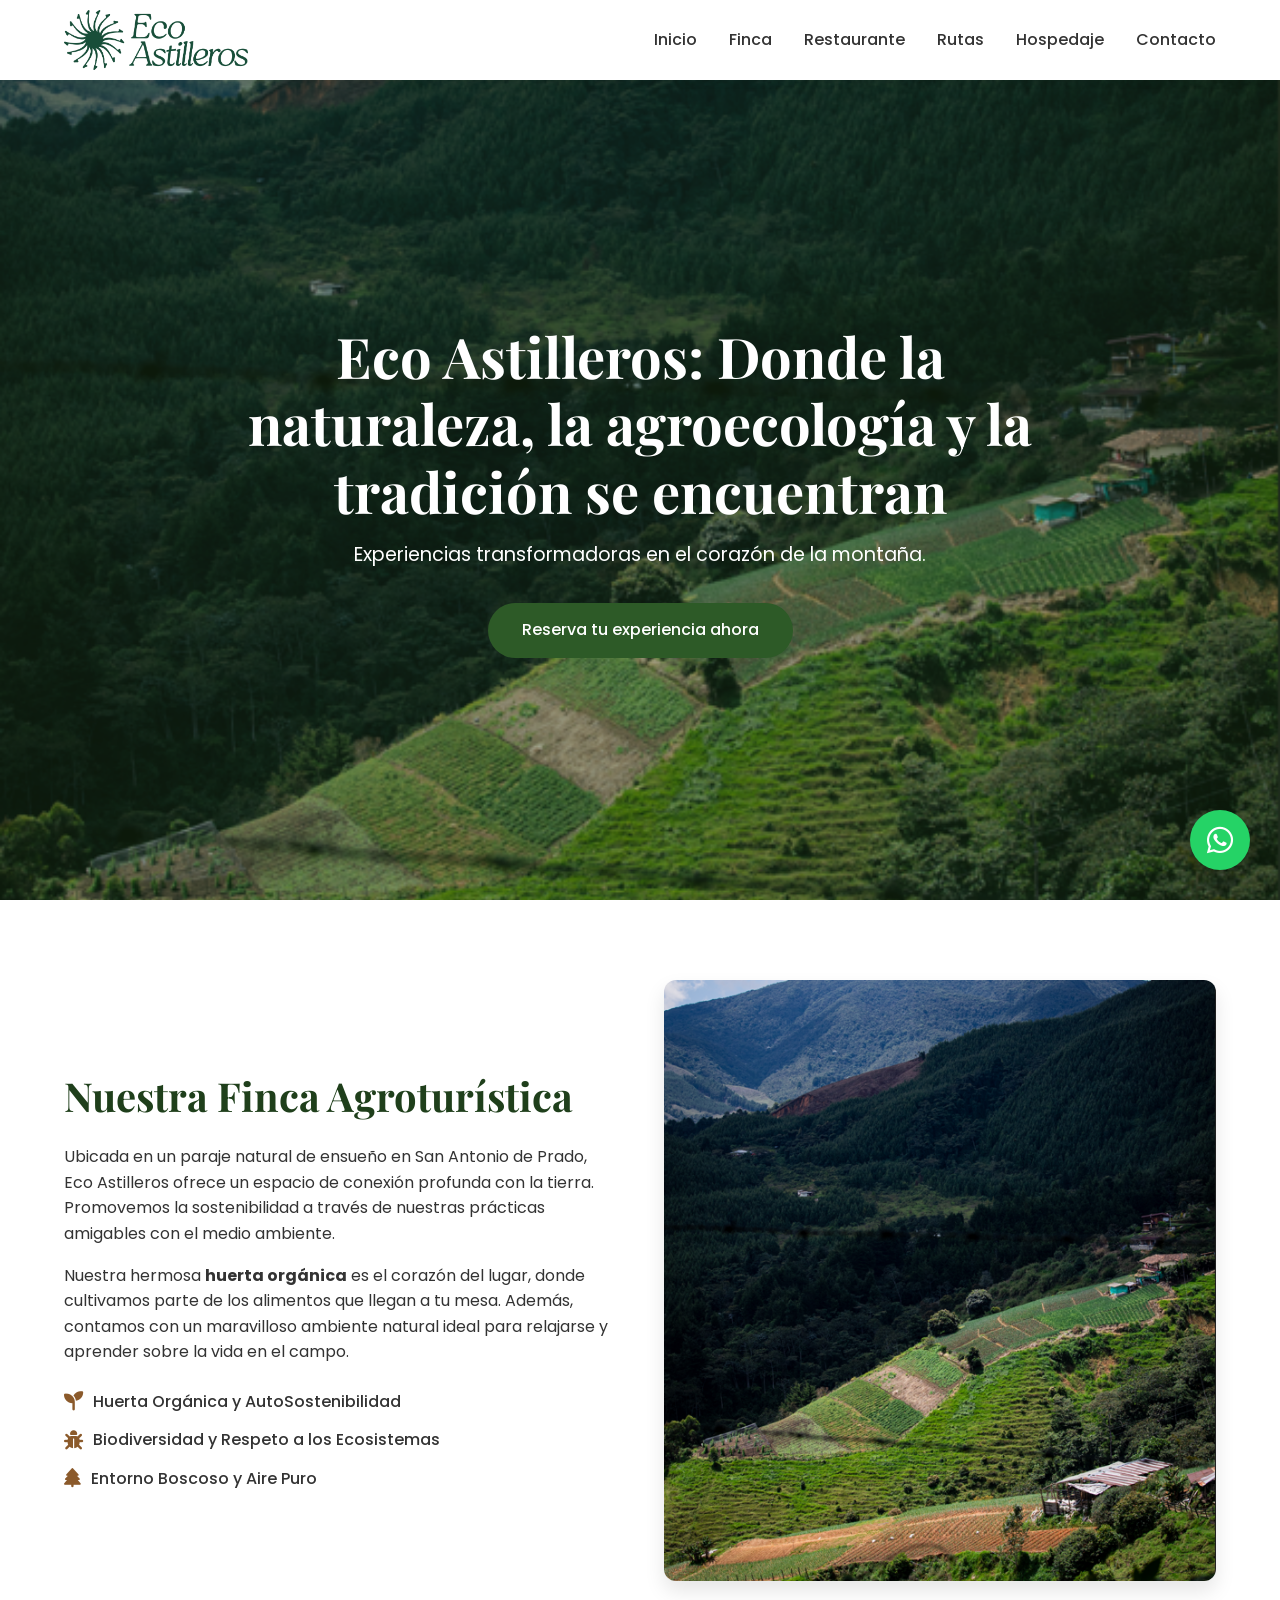
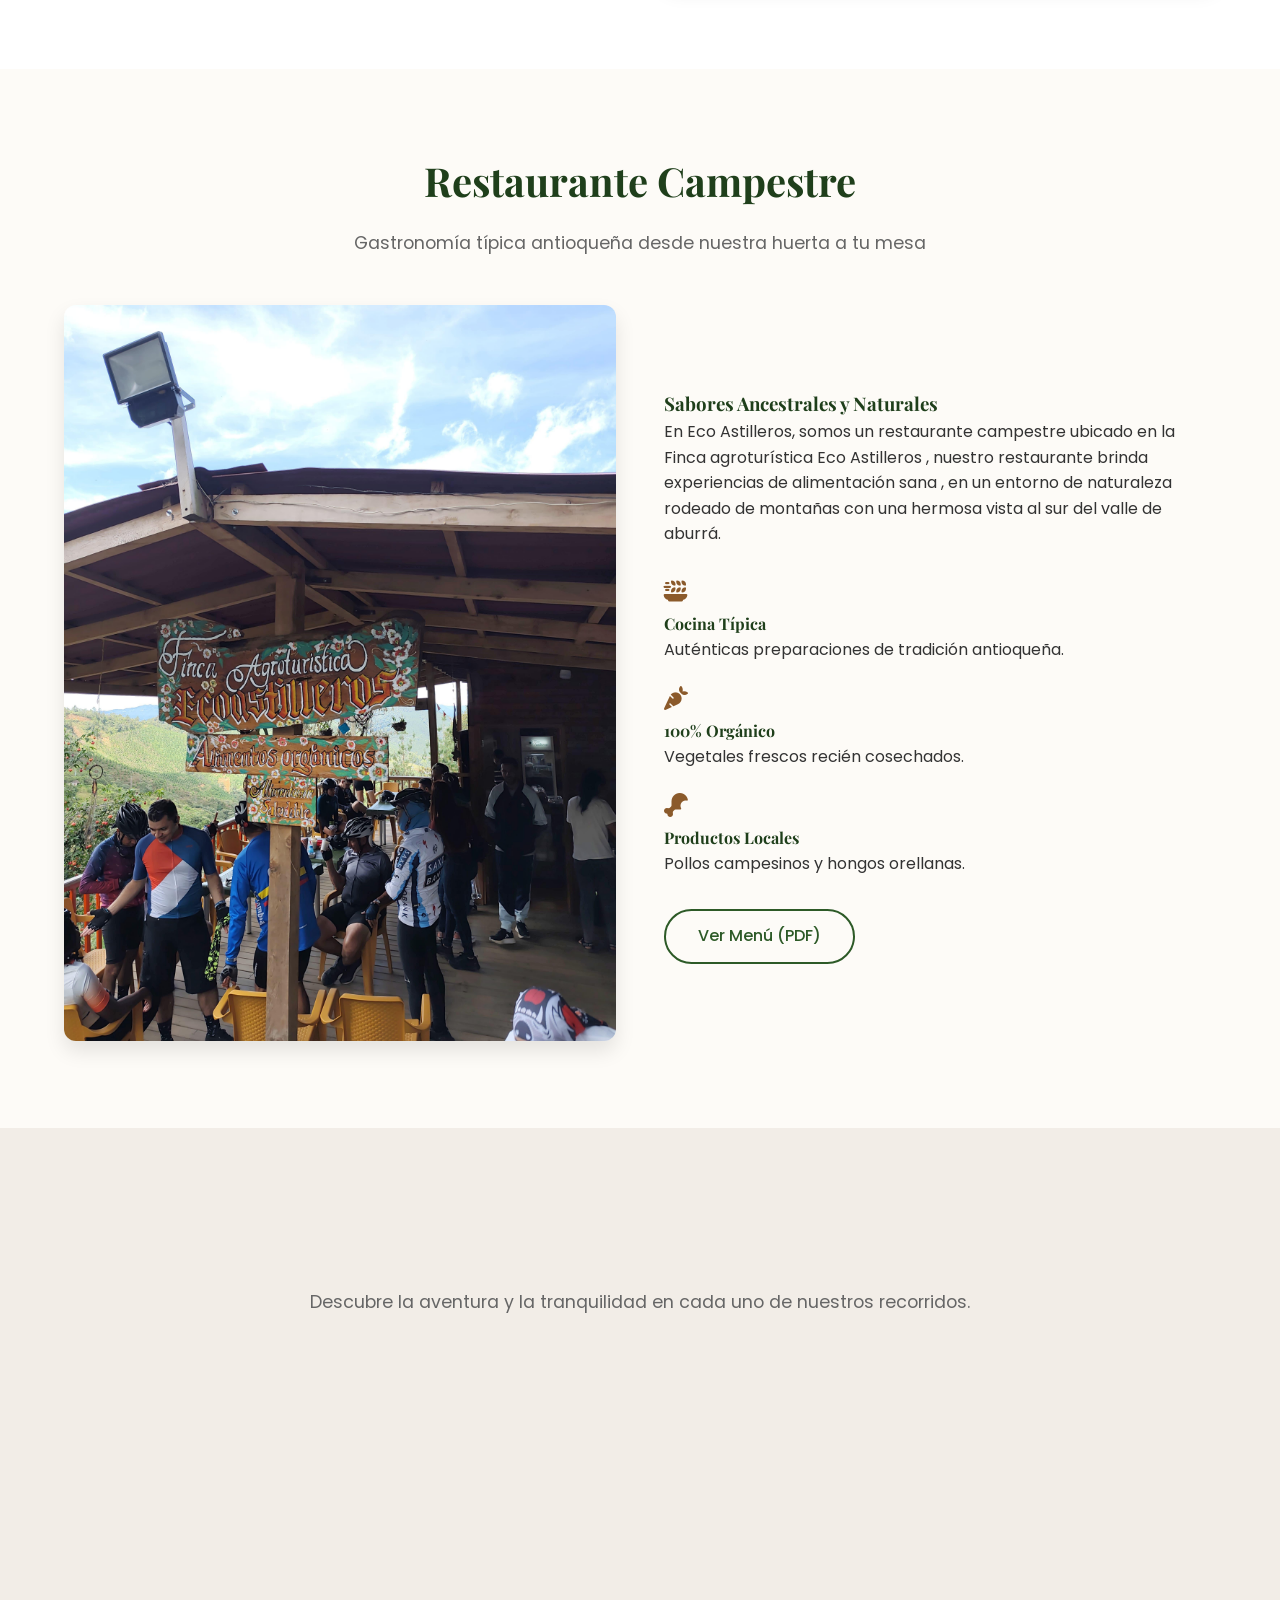
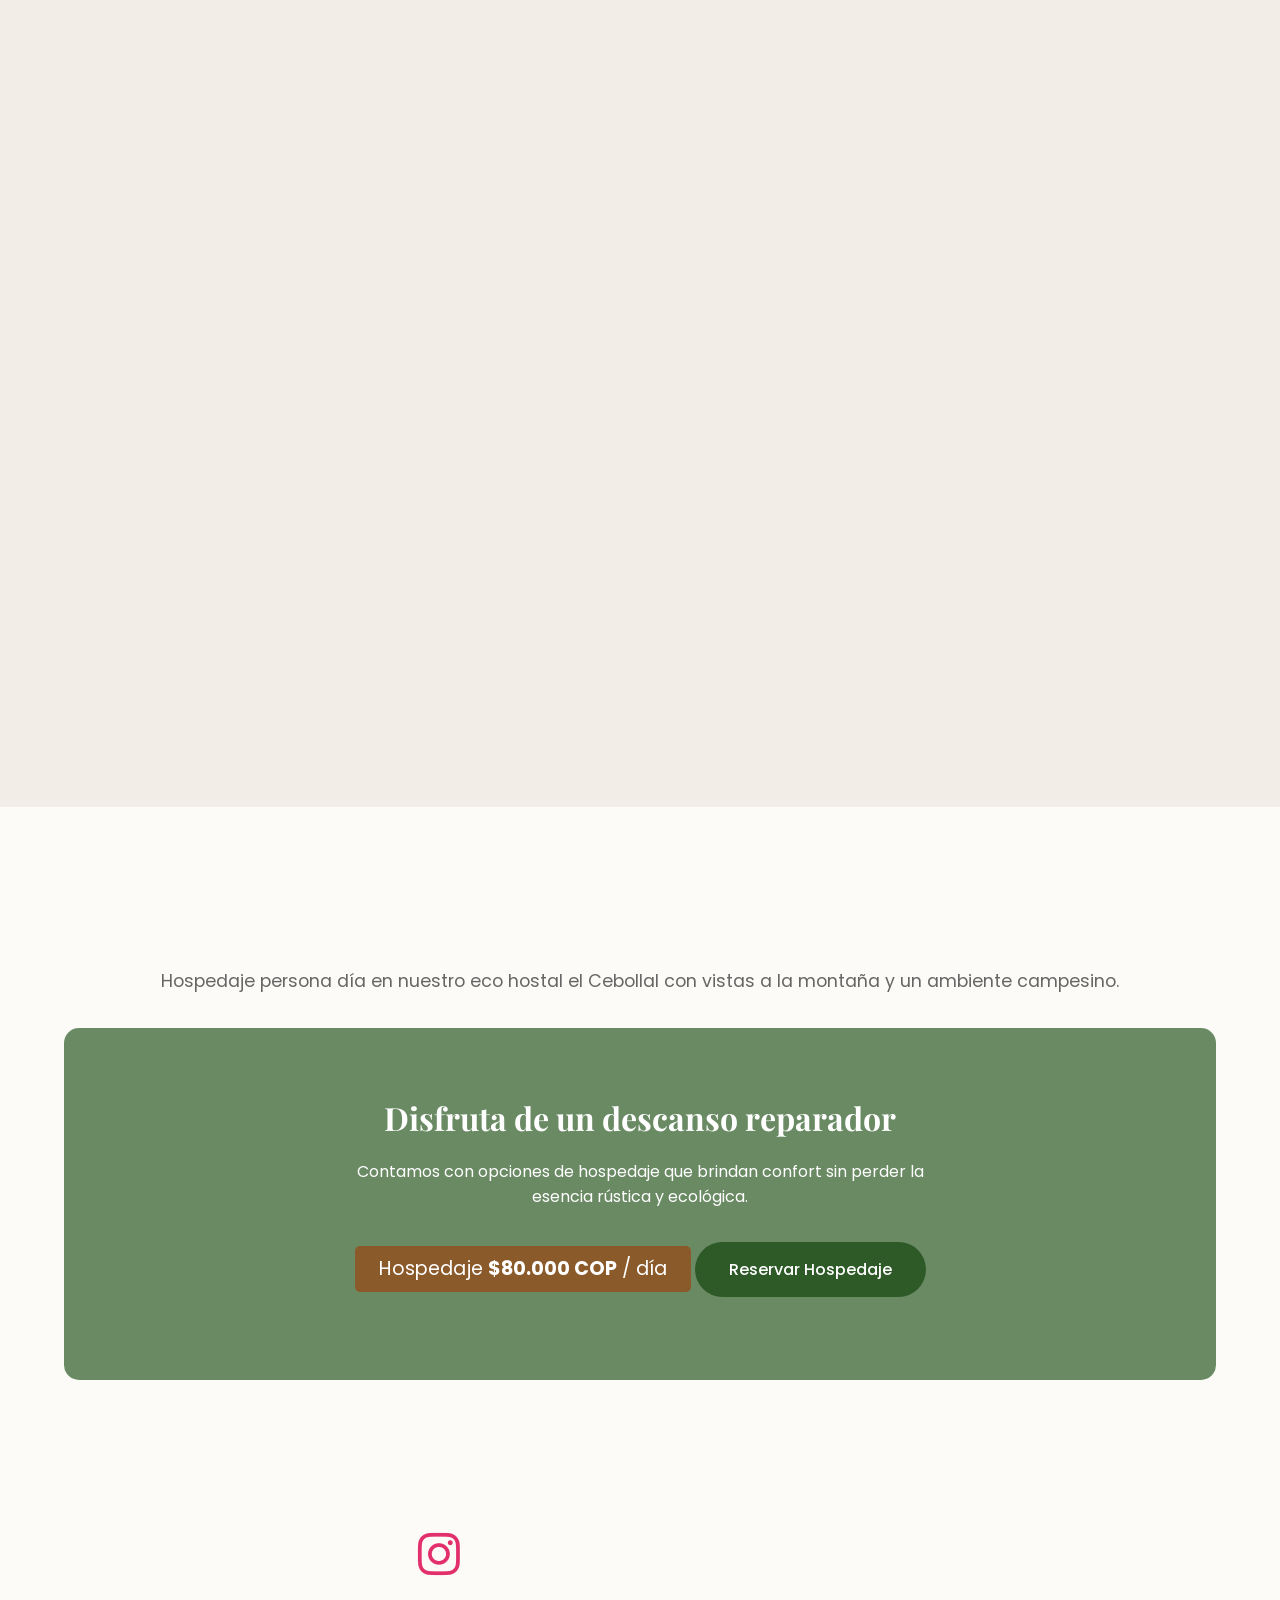
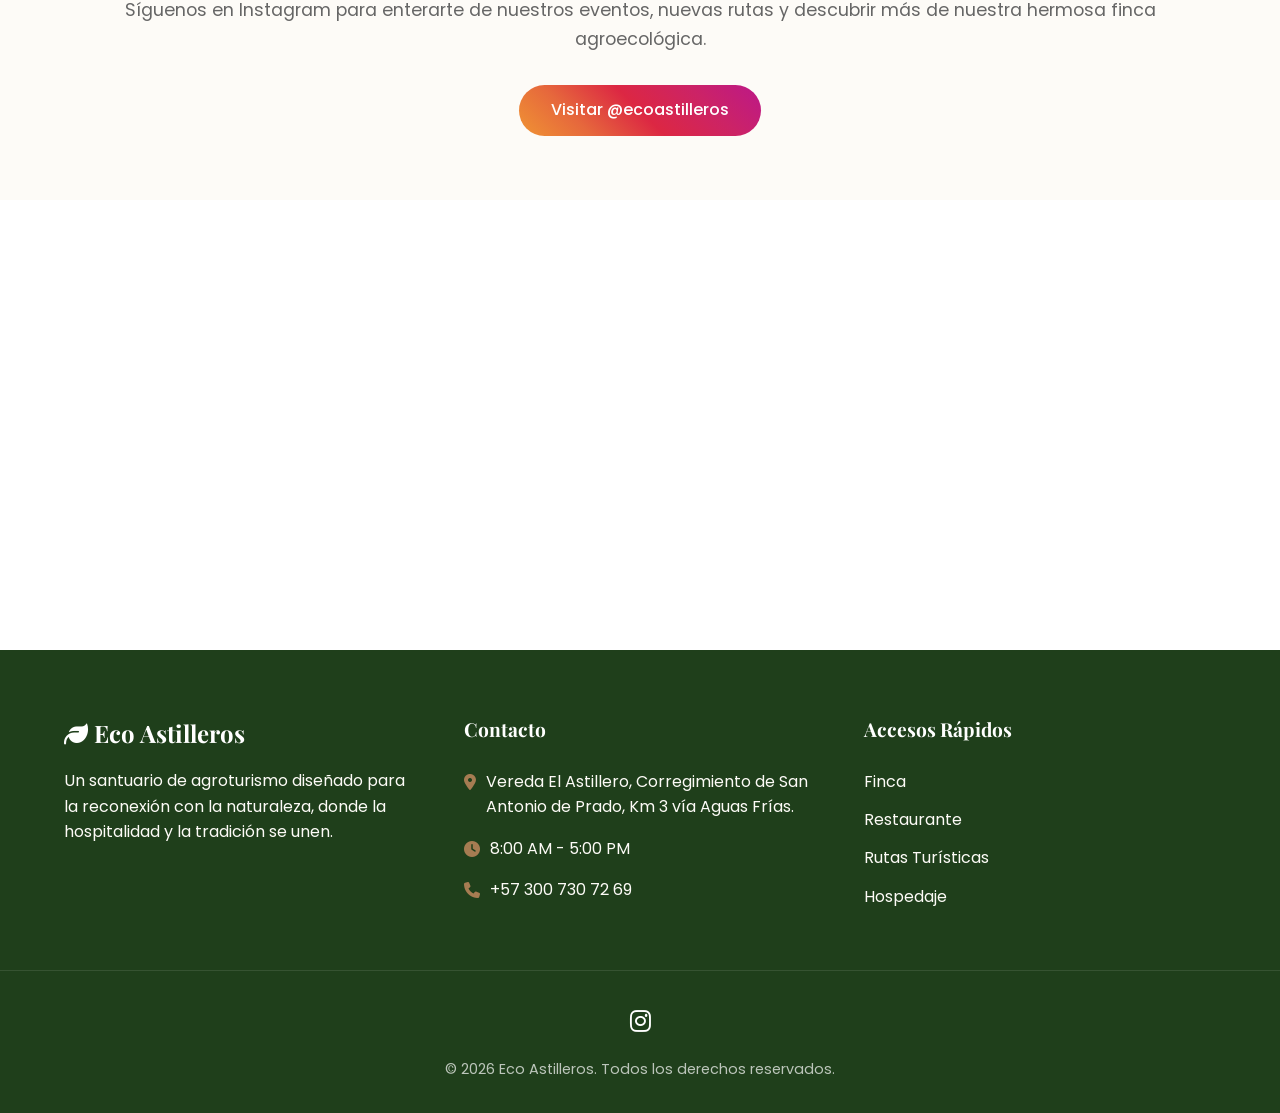
==== index.html @ a43faed5 "second" ====
<!DOCTYPE html>
<html lang="es">

<head>
    <meta charset="UTF-8">
    <meta name="viewport" content="width=device-width, initial-scale=1.0">
    <title>Eco Astilleros | Agroturismo Medellín</title>
    <meta name="description"
        content="Eco Astilleros, finca agroturística en San Antonio de Prado, Medellín. Restaurante campestre, avistamiento de aves, huerta orgánica y experiencias transformadoras en la montaña.">
    <link rel="stylesheet" href="css/styles.css">
    <link
        href="https://fonts.googleapis.com/css2?family=Playfair+Display:wght@400;700&family=Poppins:wght@300;400;500;600&display=swap"
        rel="stylesheet">
    <!-- FontAwesome for icons -->
    <link rel="stylesheet" href="https://cdnjs.cloudflare.com/ajax/libs/font-awesome/6.4.0/css/all.min.css">
</head>

<body>

    <!-- Header & Navigation -->
    <header class="navbar">
        <div class="container nav-container">
            <a href="#inicio" class="logo">
                <img src="resources/LogoTexto.png" alt="Eco Astilleros" class="logo-img">
            </a>
            <nav class="nav-menu" id="nav-menu">
                <ul>
                    <li><a href="#inicio" class="nav-link">Inicio</a></li>
                    <li><a href="#finca" class="nav-link">Finca</a></li>
                    <li><a href="#restaurante" class="nav-link">Restaurante</a></li>
                    <li><a href="#rutas" class="nav-link">Rutas</a></li>
                    <li><a href="#hospedaje" class="nav-link">Hospedaje</a></li>
                    <li><a href="#contacto" class="nav-link">Contacto</a></li>
                </ul>
            </nav>
            <div class="hamburger" id="hamburger">
                <span class="bar"></span>
                <span class="bar"></span>
                <span class="bar"></span>
            </div>
        </div>
    </header>

    <!-- Hero Section -->
    <section id="inicio" class="hero">
        <div class="hero-overlay"></div>
        <div class="container hero-content">
            <h1>Eco Astilleros: Donde la naturaleza, la agroecología y la tradición se encuentran</h1>
            <p>Experiencias transformadoras en el corazón de la montaña.</p>
            <a href="https://wa.me/573007307269" class="btn btn-primary">Reserva tu experiencia ahora</a>
        </div>
    </section>

    <!-- Finca Agroturística Section -->
    <section id="finca" class="section">
        <div class="container about-container">
            <div class="about-text">
                <h2 class="section-title">Nuestra Finca Agroturística</h2>
                <p>Ubicada en un paraje natural de ensueño en San Antonio de Prado, Eco Astilleros ofrece un espacio de
                    conexión profunda con la tierra. Promovemos la sostenibilidad a través de nuestras prácticas
                    amigables con el medio ambiente.</p>
                <p>Nuestra hermosa <strong>huerta orgánica</strong> es el corazón del lugar, donde cultivamos parte de
                    los alimentos que llegan a tu mesa. Además, contamos con un maravilloso ambiente natural ideal para
                    relajarse y aprender sobre la vida en el campo.</p>
                <ul class="features-list">
                    <li><i class="fa-solid fa-seedling"></i> Huerta Orgánica y AutoSostenibilidad</li>
                    <li><i class="fa-solid fa-bug"></i> Biodiversidad y Respeto a los Ecosistemas</li>
                    <li><i class="fa-solid fa-tree"></i> Entorno Boscoso y Aire Puro</li>
                </ul>
            </div>
            <div class="about-image">
                <img src="resources/portadapagina.png" alt="Huerta orgánica">
            </div>
        </div>
    </section>

    <!-- Restaurante Section -->
    <section id="restaurante" class="section bg-light">
        <div class="container">
            <div class="text-center">
                <h2 class="section-title">Restaurante Campestre</h2>
                <p class="section-subtitle">Gastronomía típica antioqueña desde nuestra huerta a tu mesa</p>
            </div>
            <div class="restaurante-content">
                <div class="restaurante-image">
                    <img src="\resources\restaurantefoto.jpeg" alt="Comida típica antioqueña nutritiva">
                </div>
                <div class="restaurante-info">
                    <h3>Sabores Ancestrales y Naturales</h3>
                    <p>En Eco Astilleros, somos un restaurante campestre ubicado en la Finca agroturística Eco
                        Astilleros , nuestro restaurante brinda experiencias de alimentación sana , en un entorno de
                        naturaleza rodeado de montañas con una hermosa vista al sur del valle de aburrá. </p>
                    <div class="food-highlights">
                        <div class="highlight">
                            <i class="fa-solid fa-plate-wheat"></i>
                            <h4>Cocina Típica</h4>
                            <p>Auténticas preparaciones de tradición antioqueña.</p>
                        </div>
                        <div class="highlight">
                            <i class="fa-solid fa-carrot"></i>
                            <h4>100% Orgánico</h4>
                            <p>Vegetales frescos recién cosechados.</p>
                        </div>
                        <div class="highlight">
                            <i class="fa-solid fa-drumstick-bite"></i>
                            <h4>Productos Locales</h4>
                            <p>Pollos campesinos y hongos orellanas.</p>
                        </div>
                    </div>
                    <div class="restaurante-actions">
                        <!-- Botón para ver menú en PDF -->
                        <a href="EcoAstilleros_Menu.pdf" target="_blank" class="btn btn-outline">Ver Menú (PDF)</a>
                    </div>
                </div>
            </div>
        </div>
    </section>

    <!-- Rutas y Paquetes Section -->
    <section id="rutas" class="section bg-secondary-pale">
        <div class="container">
            <div class="text-center">
                <h2 class="section-title">Nuestras Rutas y Experiencias</h2>
                <p class="section-subtitle">Descubre la aventura y la tranquilidad en cada uno de nuestros recorridos.
                </p>
            </div>
            <div class="rutas-grid">

                <!-- Card 1 -->
                <div class="ruta-card">
                    <img src="resources/rutadelbosqueportada.png" alt="Ruta del Bosque" class="ruta-img">
                    <div class="ruta-body">
                        <h3>Ruta del Bosque</h3>
                        <p class="ruta-desc">Avistamiento de aves, orquídeas y miradores naturales.</p>
                        <div class="ruta-price">Desde $180.000 COP</div>
                        <a href="rutas/ruta-bosque.html" class="btn btn-outline btn-block">Ver Detalles</a>
                    </div>
                </div>

                <!-- Card 2 -->
                <div class="ruta-card">
                    <img src="resources/fotodaianRutas2.jpeg" alt="Ruta Aromas Ancestrales" class="ruta-img">
                    <div class="ruta-body">
                        <h3>Ruta Aromas Ancestrales</h3>
                        <p class="ruta-desc">Plantas medicinales, recolección y meditación guiada.</p>
                        <div class="ruta-price">Desde $180.000 COP</div>
                        <a href="rutas/ruta-aromas.html" class="btn btn-outline btn-block">Ver Detalles</a>
                    </div>
                </div>

                <!-- Card 3 -->
                <div class="ruta-card">
                    <img src="\resources\paisajecaminata.jpeg" alt="Ruta del Rey" class="ruta-img">
                    <div class="ruta-body">
                        <h3>Ruta del Rey</h3>
                        <p class="ruta-desc">Historia familiar, cosecha manual y cultura agrícola.</p>
                        <div class="ruta-price">Desde $180.000 COP</div>
                        <a href="rutas/ruta-rey.html" class="btn btn-outline btn-block">Ver Detalles</a>
                    </div>
                </div>

                <!-- Card 4 -->
                <div class="ruta-card">
                    <img src="\resources\obreras.png" alt="Ruta de las Obreras" class="ruta-img">
                    <div class="ruta-body">
                        <h3>Ruta de las Obreras</h3>
                        <p class="ruta-desc">Apicultura, cata de miel y respeto por el entorno.</p>
                        <div class="ruta-price">Desde $180.000 COP</div>
                        <a href="rutas/ruta-obreras.html" class="btn btn-outline btn-block">Ver Detalles</a>
                    </div>
                </div>

                <!-- Card 5 -->
                <div class="ruta-card">
                    <img src="\resources\aromasPlanta.jpeg" alt="Ruta Educativa Agroecológica" class="ruta-img">
                    <div class="ruta-body">
                        <h3>Ruta Educativa Agroecológica</h3>
                        <p class="ruta-desc">Aprende prácticas sostenibles y conexión con la tierra.</p>
                        <div class="ruta-price">Desde $180.000 COP</div>
                        <a href="rutas/ruta-agroecologica.html" class="btn btn-outline btn-block">Ver Detalles</a>
                    </div>
                </div>

            </div>
        </div>
    </section>

    <!-- Hospedaje Section -->
    <section id="hospedaje" class="section bg-light">
        <div class="container text-center">
            <h2 class="section-title">Eco Hostal El Cebollal</h2>
            <p class="section-subtitle" style="margin-bottom: 2rem;">Hospedaje persona día en nuestro eco hostal el
                Cebollal con vistas a la montaña y un
                ambiente campesino.</p>
            <div class="hospedaje-banner">
                <div class="hospedaje-text">
                    <h3>Disfruta de un descanso reparador</h3>
                    <p>Contamos con opciones de hospedaje que brindan confort sin perder la esencia rústica y ecológica.
                    </p>
                    <div class="price-badge">
                        <span>Hospedaje</span> <strong>$80.000 COP</strong> / día
                    </div>
                    <a href="https://wa.me/573007307269?text=Hola,%20quisiera%20saber%20disponibilidad%20de%20hospedaje%20en%20el%20Eco%20Hostal%20El%20Cebollal."
                        class="btn btn-primary mt-2">Reservar Hospedaje</a>
                </div>
            </div>
        </div>
    </section>

    <!-- Instagram Section -->
    <section id="instagram" class="section text-center"
        style="padding: 4rem 0; background-color: var(--color-bg-light);">
        <div class="container">
            <i class="fa-brands fa-instagram" style="font-size: 3rem; color: #E1306C; margin-bottom: 1rem;"></i>
            <h2 class="section-title" style="margin-bottom: 0.5rem;">Conecta con nosotros</h2>
            <p class="section-subtitle" style="margin-bottom: 2rem;">Síguenos en Instagram para enterarte de nuestros
                eventos, nuevas rutas y descubrir más de nuestra hermosa finca agroecológica.</p>
            <a href="https://www.instagram.com/ecoastilleros/" target="_blank" rel="noopener noreferrer"
                class="btn btn-primary"
                style="display: inline-flex; align-items: center; justify-content: center; gap: 10px; background: linear-gradient(45deg, #f09433 0%, #e6683c 25%, #dc2743 50%, #cc2366 75%, #bc1888 100%); border: none;">
                Visitar @ecoastilleros
            </a>
        </div>
    </section>

    <!-- Ubicación Google Maps -->
    <section id="ubicacion" class="map-section" style="width: 100%; height: 450px; display: block;">
        <iframe
            src="https://www.google.com/maps/embed?pb=!1m18!1m12!1m3!1d4663.311114477023!2d-75.66233204870777!3d6.231188658257861!2m3!1f0!2f0!3f0!3m2!1i1024!2i768!4f13.1!3m3!1m2!1s0x8e442ba92d5e71bd%3A0x670627754275ca99!2sEco%20Astilleros!5e1!3m2!1sen!2sco!4v1776019298179!5m2!1sen!2sco"
            width="100%" height="100%" style="border:0;" allowfullscreen="" loading="lazy"
            referrerpolicy="no-referrer-when-downgrade"></iframe>
    </section>

    <!-- Footer & Contacto -->
    <footer id="contacto" class="footer">
        <div class="container footer-content">
            <div class="footer-col">
                <a href="#inicio" class="logo-footer">
                    <i class="fa-solid fa-leaf"></i> Eco Astilleros
                </a>
                <p>Un santuario de agroturismo diseñado para la reconexión con la naturaleza, donde la hospitalidad y la
                    tradición se unen.</p>
            </div>
            <div class="footer-col">
                <h4>Contacto</h4>
                <ul class="contact-info">
                    <li><i class="fa-solid fa-location-dot"></i> Vereda El Astillero, Corregimiento de San Antonio de
                        Prado, Km 3 vía Aguas Frías.</li>
                    <li><i class="fa-solid fa-clock"></i> 8:00 AM - 5:00 PM</li>
                    <li><i class="fa-solid fa-phone"></i> +57 300 730 72 69</li>
                </ul>
            </div>
            <div class="footer-col">
                <h4>Accesos Rápidos</h4>
                <ul class="quick-links">
                    <li><a href="#finca">Finca</a></li>
                    <li><a href="#restaurante">Restaurante</a></li>
                    <li><a href="#rutas">Rutas Turísticas</a></li>
                    <li><a href="#hospedaje">Hospedaje</a></li>
                </ul>
            </div>
        </div>
        <div class="footer-bottom">
            <div class="social-links" style="margin-bottom: 1rem;">
                <a href="https://www.instagram.com/ecoastilleros/" target="_blank"
                    style="color: white; font-size: 1.5rem; margin: 0 0.5rem; transition: transform 0.3s;"
                    rel="noopener noreferrer">
                    <i class="fa-brands fa-instagram"></i>
                </a>
            </div>
            <p>&copy; 2026 Eco Astilleros. Todos los derechos reservados.</p>
        </div>
    </footer>

    <!-- Floating WhatsApp Button -->
    <a href="https://wa.me/573007307269" class="whatsapp-float" target="_blank" rel="noopener noreferrer">
        <i class="fa-brands fa-whatsapp"></i>
    </a>

    <!-- Scriipt for interactions -->
    <script src="js/main.js"></script>
</body>

</html>
---- css/styles.css ----
:root {
    --color-primary: #2d5a27; /* Verde bosque */
    --color-primary-dark: #1f3f1b;
    --color-primary-light: #eaf3ea; /* Verde muy claro para fondos */
    --color-secondary: #8b5a2b; /* Tierra */
    --color-secondary-light: #a67c52;
    --color-secondary-pale: #f2ede7; /* Tono tierra súper claro para variar fondos */
    --color-bg-light: #fdfbf7; /* Blanco crema */
    --color-text: #333333;
    --color-text-muted: #666666;
    --color-white: #ffffff;
    --transition-speed: 0.3s;
}

/* Reset Basis */
* {
    margin: 0;
    padding: 0;
    box-sizing: border-box;
    scroll-behavior: smooth;
}

body {
    font-family: 'Poppins', sans-serif;
    background-color: var(--color-white);
    color: var(--color-text);
    line-height: 1.6;
}

h1, h2, h3, h4, h5, h6 {
    font-family: 'Playfair Display', serif;
    color: var(--color-primary-dark);
}

a {
    text-decoration: none;
    color: inherit;
    transition: color var(--transition-speed);
}

.container {
    width: 90%;
    max-width: 1200px;
    margin: 0 auto;
}

/* Utilities */
.text-center {
    text-align: center;
}

.bg-light {
    background-color: var(--color-bg-light);
}

.bg-primary-light {
    background-color: var(--color-primary-light);
}

.bg-secondary-pale {
    background-color: var(--color-secondary-pale);
}

/* Animations */
.fade-up {
    opacity: 0;
    transform: translateY(40px);
    transition: opacity 0.8s ease-out, transform 0.8s ease-out;
}

.fade-up.visible {
    opacity: 1;
    transform: translateY(0);
}

.mt-2 {
    margin-top: 2rem;
}

.section {
    padding: 5rem 0;
}

.section-title {
    font-size: 2.5rem;
    margin-bottom: 1rem;
    position: relative;
    display: inline-block;
}

.section-subtitle {
    font-size: 1.1rem;
    color: var(--color-text-muted);
    margin-bottom: 3rem;
}

/* Buttons */
.btn {
    display: inline-block;
    padding: 0.8rem 2rem;
    border-radius: 50px;
    font-weight: 500;
    text-align: center;
    cursor: pointer;
    transition: all var(--transition-speed);
    border: 2px solid transparent;
}

.btn-primary {
    background-color: var(--color-primary);
    color: var(--color-white);
}

.btn-primary:hover {
    background-color: var(--color-primary-dark);
    transform: translateY(-2px);
    box-shadow: 0 4px 10px rgba(45, 90, 39, 0.3);
}

.btn-outline {
    background-color: transparent;
    border-color: var(--color-primary);
    color: var(--color-primary);
}

.btn-outline:hover {
    background-color: var(--color-primary);
    color: var(--color-white);
}

.btn-block {
    display: block;
    width: 100%;
}

/* Navbar */
.navbar {
    position: fixed;
    top: 0;
    width: 100%;
    background-color: var(--color-white);
    box-shadow: 0 2px 10px rgba(0,0,0,0.05);
    z-index: 1000;
    transition: background-color var(--transition-speed);
}

.nav-container {
    display: flex;
    justify-content: space-between;
    align-items: center;
    height: 80px;
}

.logo {
    display: flex;
    align-items: center;
}

.logo-img {
    height: 60px;
    width: auto;
    object-fit: contain;
}

.nav-menu ul {
    display: flex;
    list-style: none;
    gap: 2rem;
}

.nav-link {
    font-weight: 500;
    color: var(--color-text);
}

.nav-link:hover {
    color: var(--color-primary);
}

/* Hamburger */
.hamburger {
    display: none;
    cursor: pointer;
    flex-direction: column;
    gap: 5px;
}

.hamburger .bar {
    width: 25px;
    height: 3px;
    background-color: var(--color-primary-dark);
    transition: all 0.3s;
}

/* Hero Section */
.hero {
    height: 100vh;
    background: url('../resources/portadapagina.png') no-repeat center center/cover;
    position: relative;
    display: flex;
    align-items: center;
    justify-content: center;
    text-align: center;
    margin-top: 80px; /* offset for navbar */
    height: calc(100vh - 80px);
}

.hero-overlay {
    position: absolute;
    top: 0;
    left: 0;
    width: 100%;
    height: 100%;
    background: rgba(31, 63, 27, 0.4);
}

.hero-content {
    position: relative;
    z-index: 2;
    color: var(--color-white);
    max-width: 800px;
}

.hero-content h1 {
    color: var(--color-white);
    font-size: 3.5rem;
    margin-bottom: 1rem;
    line-height: 1.2;
}

.hero-content p {
    font-size: 1.2rem;
    margin-bottom: 2rem;
}

/* Finca Section */
.about-container {
    display: flex;
    align-items: center;
    gap: 3rem;
}

.about-text {
    flex: 1;
}

.about-text p {
    margin-bottom: 1rem;
}

.features-list {
    list-style: none;
    margin-top: 1.5rem;
}

.features-list li {
    margin-bottom: 0.8rem;
    display: flex;
    align-items: center;
    gap: 10px;
    font-weight: 500;
}

.features-list i {
    color: var(--color-secondary);
    font-size: 1.2rem;
}

.about-image {
    flex: 1;
}

.about-image img {
    width: 100%;
    border-radius: 12px;
    box-shadow: 0 10px 20px rgba(0,0,0,0.1);
}

/* Restaurante Section */
.restaurante-content {
    display: flex;
    align-items: center;
    gap: 3rem;
}

.restaurante-image {
    flex: 1;
}

.restaurante-image img {
    width: 100%;
    border-radius: 12px;
    box-shadow: 0 10px 20px rgba(0,0,0,0.1);
}

.restaurante-info {
    flex: 1;
}

.food-highlights {
    display: flex;
    flex-direction: column;
    gap: 1.5rem;
    margin: 2rem 0;
}

.highlight {
    display: flex;
    flex-direction: column;
}

.highlight i {
    color: var(--color-secondary);
    font-size: 1.5rem;
    margin-bottom: 0.5rem;
}

.restaurante-actions {
    display: flex;
    gap: 1rem;
}

/* Rutas Section */
.rutas-grid {
    display: grid;
    grid-template-columns: repeat(auto-fit, minmax(300px, 1fr));
    gap: 2rem;
}

.ruta-card {
    background: var(--color-white);
    border-radius: 12px;
    overflow: hidden;
    box-shadow: 0 5px 15px rgba(0,0,0,0.05);
    transition: transform var(--transition-speed), box-shadow var(--transition-speed);
}

/* Variar el fondo de las tarjetas para que no sean iguales */
.ruta-card:nth-child(even) {
    background: var(--color-bg-light);
}
.ruta-card:nth-child(3n) {
    background: var(--color-primary-light);
}

.ruta-card:hover {
    transform: translateY(-8px);
    box-shadow: 0 15px 30px rgba(45, 90, 39, 0.15);
}

.ruta-img {
    width: 100%;
    height: 200px;
    object-fit: cover;
}

.ruta-body {
    padding: 1.5rem;
}

.ruta-desc {
    color: var(--color-text-muted);
    font-size: 0.95rem;
    margin: 0.5rem 0 1rem;
    min-height: 45px;
}

.ruta-price {
    font-weight: 600;
    color: var(--color-primary);
    font-size: 1.1rem;
    margin-bottom: 1.5rem;
}

/* Hospedaje Banner */
.hospedaje-banner {
    background: url('../resources/hospedaje-banner.jpg') no-repeat center center/cover;
    border-radius: 15px;
    position: relative;
    overflow: hidden;
    padding: 4rem 2rem;
    color: var(--color-white);
}

.hospedaje-banner::before {
    content: '';
    position: absolute;
    top: 0; left: 0; right: 0; bottom: 0;
    background: rgba(45, 90, 39, 0.7);
}

.hospedaje-text {
    position: relative;
    z-index: 1;
    max-width: 600px;
    margin: 0 auto;
}

.hospedaje-text h3 {
    color: var(--color-white);
    font-size: 2rem;
    margin-bottom: 1rem;
}

.price-badge {
    background: var(--color-secondary);
    display: inline-block;
    padding: 0.5rem 1.5rem;
    border-radius: 5px;
    font-size: 1.2rem;
    margin: 1.5rem 0;
}

/* Footer */
.footer {
    background-color: var(--color-primary-dark);
    color: var(--color-bg-light);
    padding: 4rem 0 2rem;
}

.footer-content {
    display: grid;
    grid-template-columns: repeat(auto-fit, minmax(250px, 1fr));
    gap: 3rem;
    margin-bottom: 3rem;
}

.footer-col h4 {
    color: var(--color-white);
    margin-bottom: 1.5rem;
    font-size: 1.2rem;
}

.logo-footer {
    font-family: 'Playfair Display', serif;
    font-size: 1.5rem;
    font-weight: 700;
    color: var(--color-white);
    display: block;
    margin-bottom: 1rem;
}

.contact-info {
    list-style: none;
}

.contact-info li {
    margin-bottom: 1rem;
    display: flex;
    gap: 10px;
}

.contact-info i {
    color: var(--color-secondary-light);
    margin-top: 5px;
}

.quick-links {
    list-style: none;
}

.quick-links li {
    margin-bottom: 0.8rem;
}

.quick-links a:hover {
    color: var(--color-secondary-light);
}

.footer-bottom {
    text-align: center;
    padding-top: 2rem;
    border-top: 1px solid rgba(255,255,255,0.1);
    font-size: 0.9rem;
    color: rgba(255,255,255,0.7);
}

/* Floating WhatsApp */
.whatsapp-float {
    position: fixed;
    bottom: 30px;
    right: 30px;
    background-color: #25d366;
    color: white;
    width: 60px;
    height: 60px;
    border-radius: 50%;
    display: flex;
    justify-content: center;
    align-items: center;
    font-size: 30px;
    box-shadow: 0 5px 15px rgba(0,0,0,0.2);
    z-index: 100;
    transition: transform 0.3s;
}

.whatsapp-float:hover {
    transform: scale(1.1);
}

/* Responsive */
@media (max-width: 768px) {
    .nav-menu {
        position: fixed;
        left: -100%;
        top: 80px;
        flex-direction: column;
        background-color: var(--color-white);
        width: 100%;
        text-align: center;
        transition: 0.3s;
        box-shadow: 0 10px 10px rgba(0,0,0,0.05);
    }
    
    .nav-menu.active {
        left: 0;
    }
    
    .nav-menu ul {
        flex-direction: column;
        padding: 2rem 0;
    }
    
    .hamburger {
        display: flex;
    }

    .hero-content h1 {
        font-size: 2.5rem;
    }

    .about-container, .restaurante-content {
        flex-direction: column;
    }

    .restaurante-image {
        order: -1;
    }

    .restaurante-actions {
        flex-direction: column;
    }
    
    .rutas-grid {
        grid-template-columns: 1fr;
    }
}

/* ----------- Subpages Design ----------- */
.subpage-header {
    background-color: var(--color-primary-dark);
    color: var(--color-white);
    padding: 8rem 0 4rem;
    text-align: center;
}

.subpage-header h1 {
    color: var(--color-white);
    font-size: 3rem;
    margin-bottom: 1rem;
}

.route-content-grid {
    display: grid;
    grid-template-columns: 2fr 1fr;
    gap: 3rem;
    margin: 4rem 0;
}

.route-gallery {
    display: grid;
    grid-template-columns: 1fr 1fr;
    gap: 1rem;
    margin-bottom: 2rem;
}

.route-gallery img {
    width: 100%;
    height: 250px;
    object-fit: cover;
    border-radius: 8px;
}

.route-gallery img.main-img {
    grid-column: 1 / -1;
    height: 400px;
}

.route-sidebar {
    background-color: var(--color-bg-light);
    padding: 2rem;
    border-radius: 12px;
    box-shadow: 0 5px 15px rgba(0,0,0,0.05);
    height: fit-content;
}

.route-sidebar h3 {
    margin-bottom: 1.5rem;
    border-bottom: 2px solid var(--color-primary);
    padding-bottom: 0.5rem;
    display: inline-block;
}

.inclusion-list {
    list-style: none;
    margin-bottom: 2rem;
}

.inclusion-list li {
    margin-bottom: 0.8rem;
    display: flex;
    align-items: center;
    gap: 10px;
}

.inclusion-list i {
    color: var(--color-secondary);
}

.price-box {
    text-align: center;
    padding: 1.5rem;
    background-color: var(--color-white);
    border-radius: 8px;
    margin-bottom: 1.5rem;
    border: 1px solid #eee;
}

.price-box .amount {
    font-size: 2rem;
    font-weight: 700;
    color: var(--color-primary);
    font-family: 'Playfair Display', serif;
}

.price-box small {
    display: block;
    color: var(--color-text-muted);
}

@media (max-width: 992px) {
    .route-content-grid {
        grid-template-columns: 1fr;
    }
}
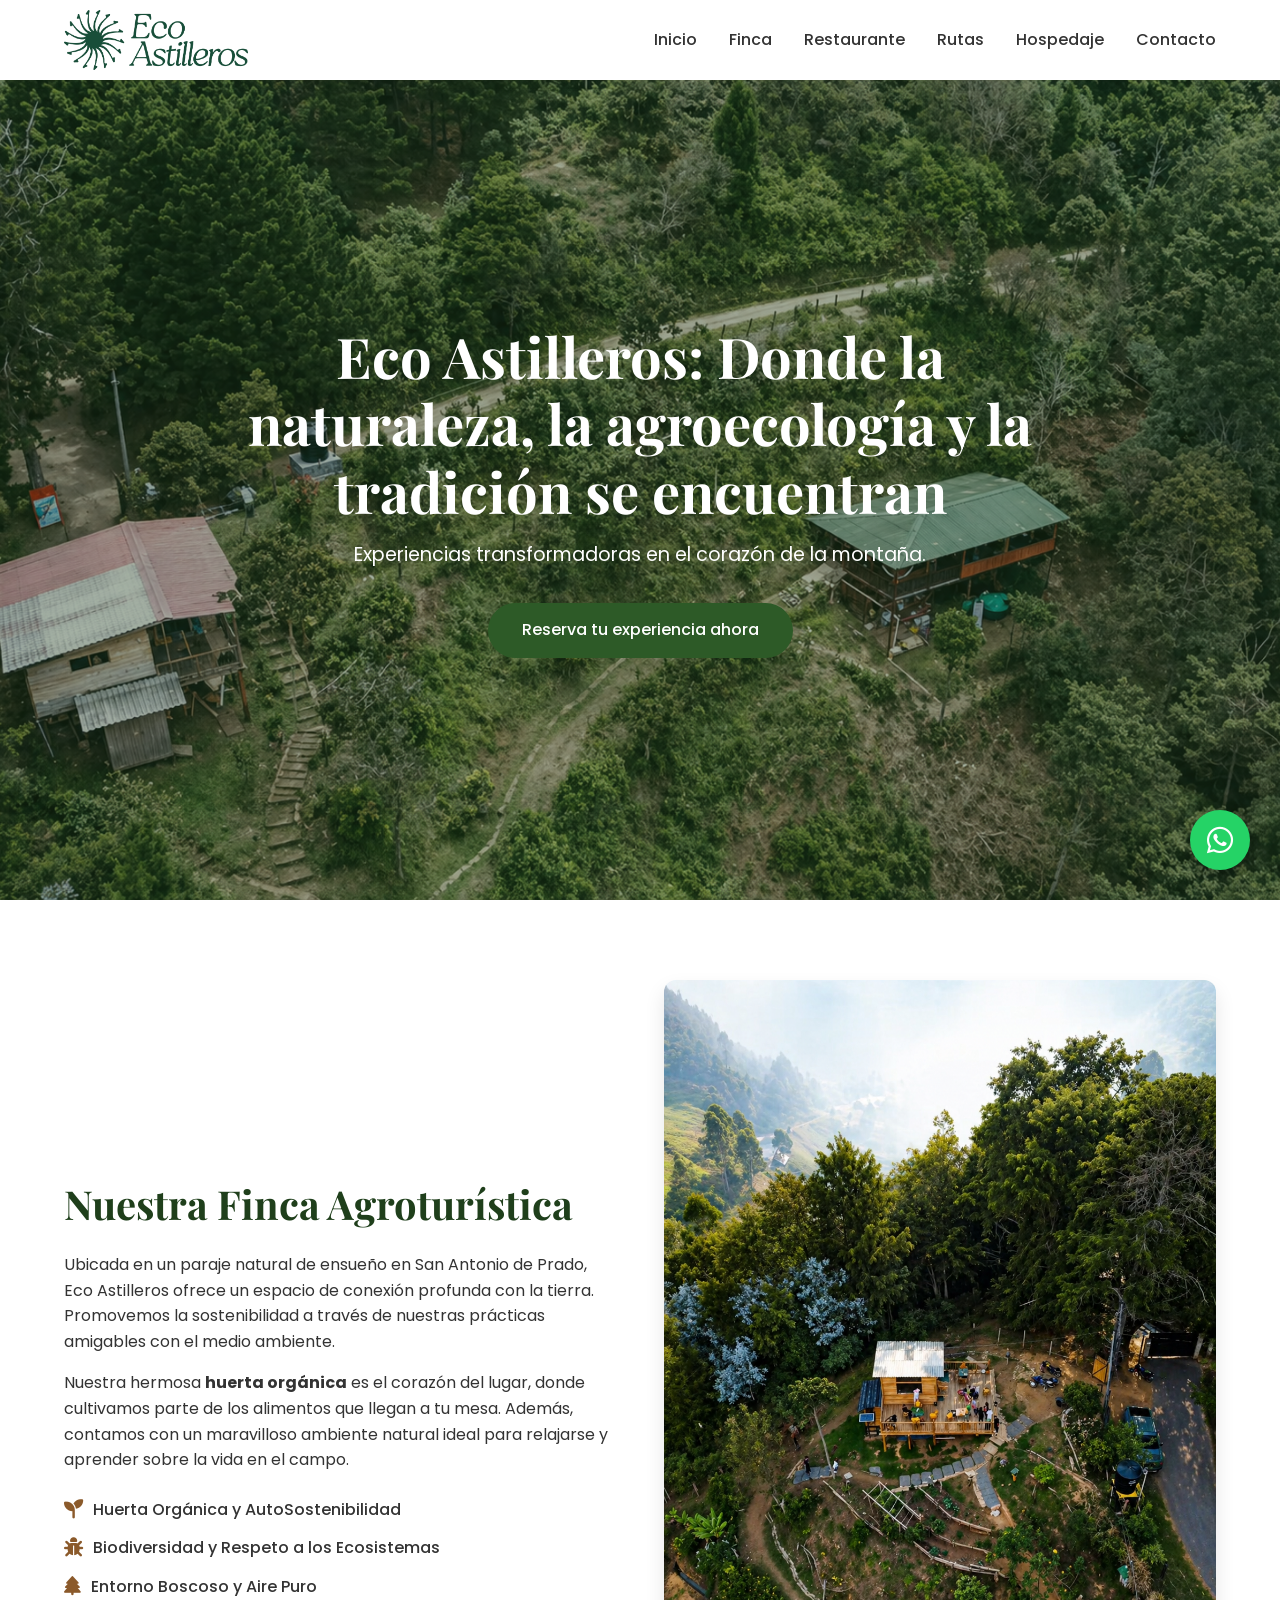
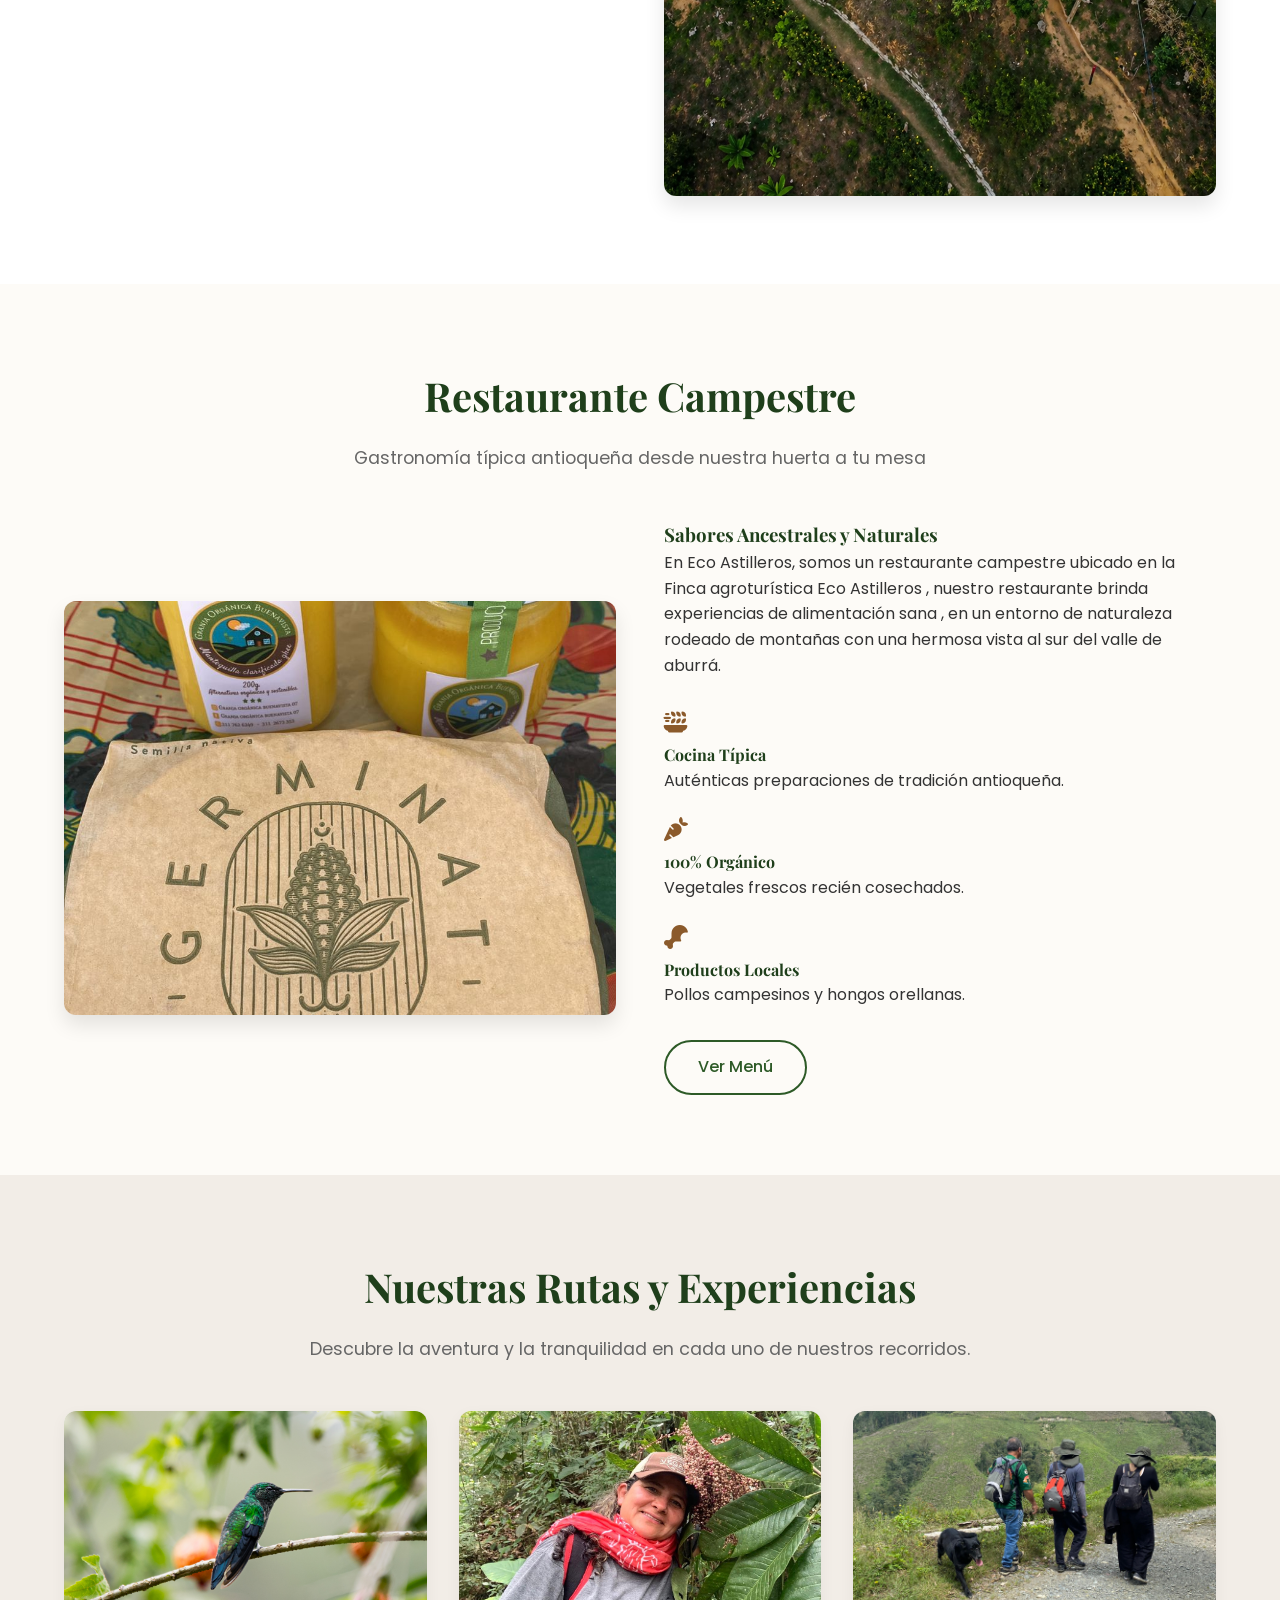
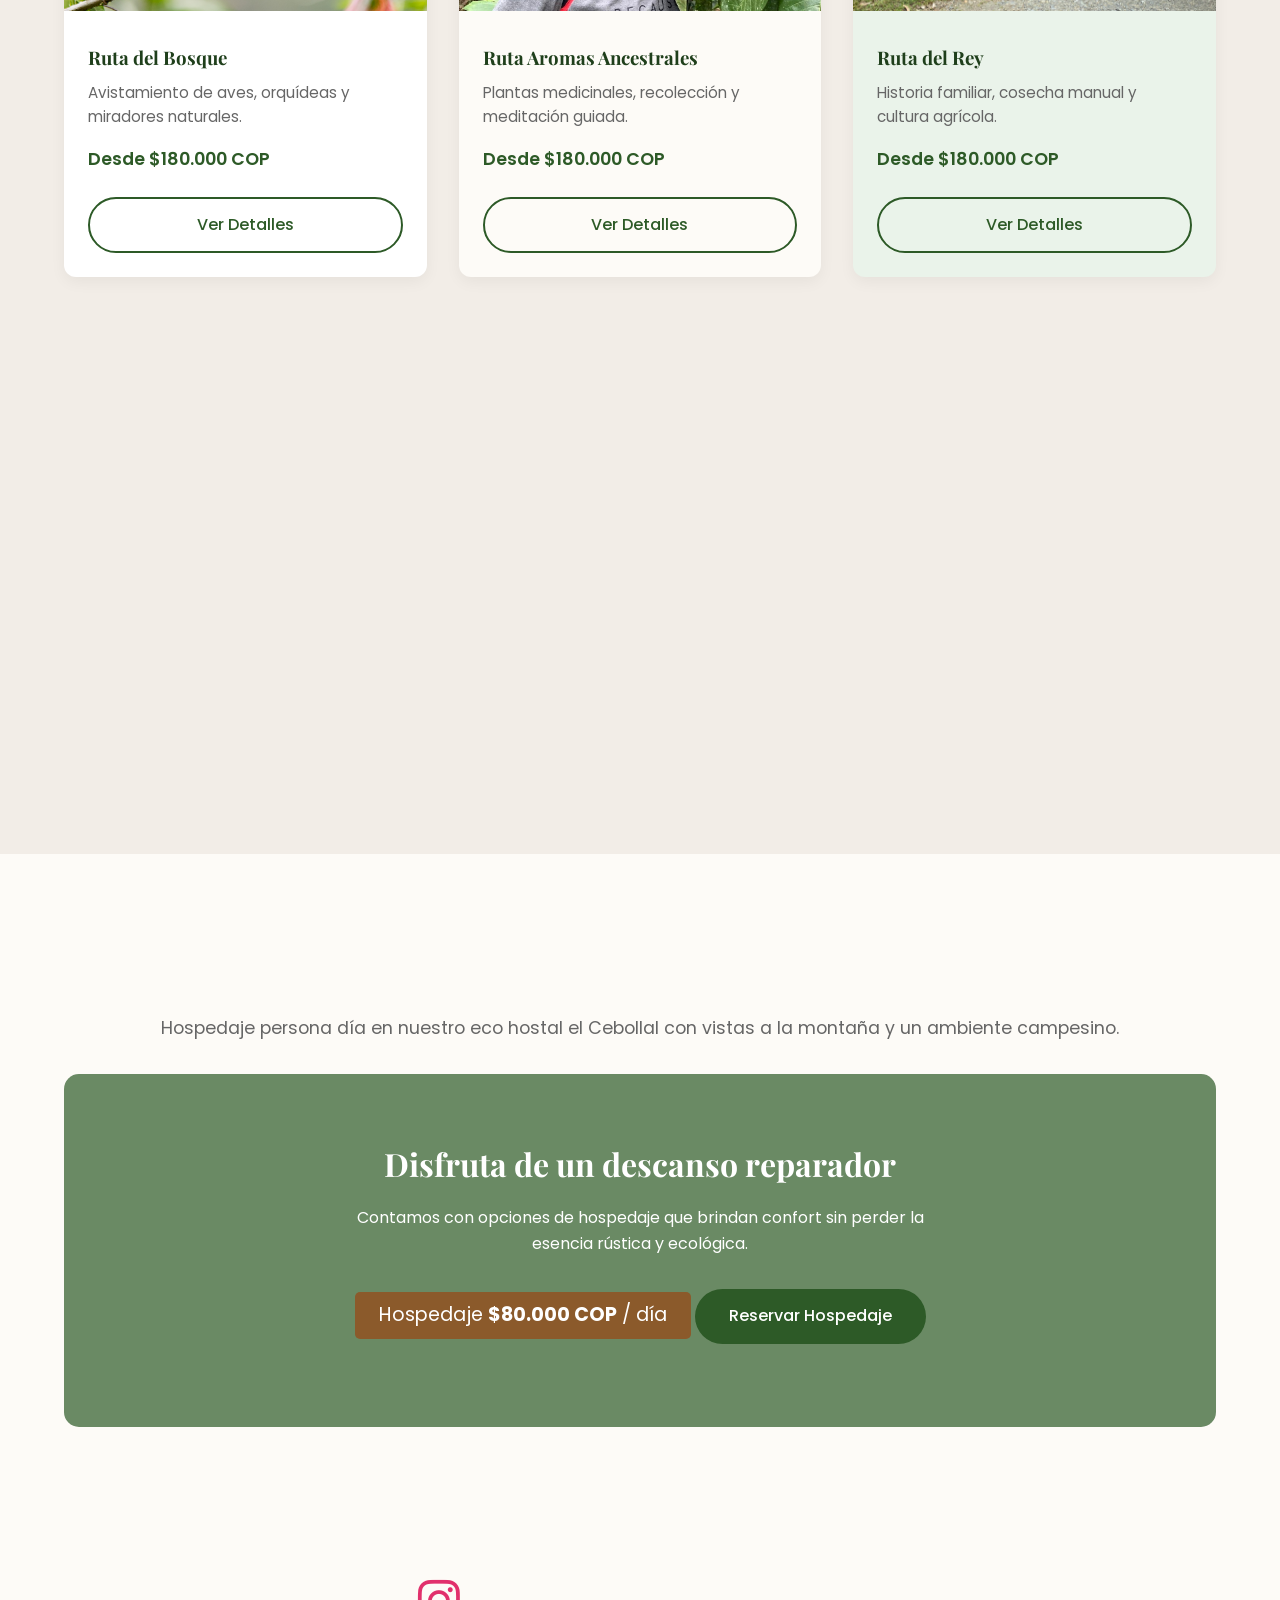
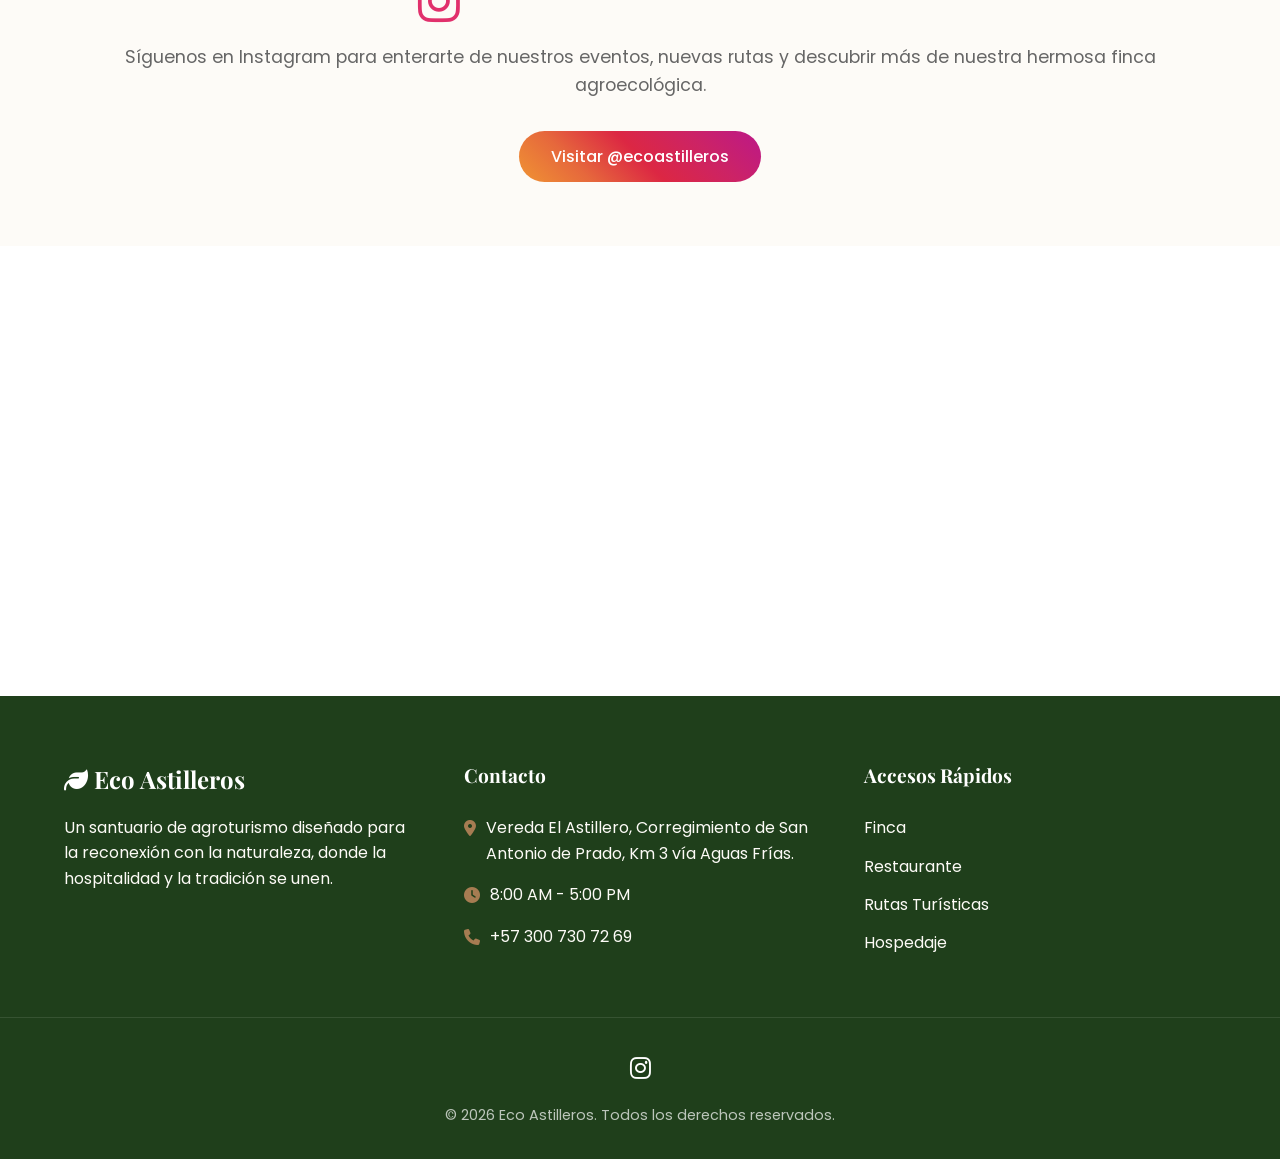
==== commit 70da62c7: "VersionFinalPagina segundo commit con cambios de imagenes y textos finales" ====
--- a/index.html
+++ b/index.html
@@ -69,7 +69,7 @@
                 </ul>
             </div>
             <div class="about-image">
-                <img src="resources/portadapagina.png" alt="Huerta orgánica">
+                <img src="resources/semiportada.png" alt="Huerta orgánica">
             </div>
         </div>
     </section>
@@ -82,8 +82,25 @@
                 <p class="section-subtitle">Gastronomía típica antioqueña desde nuestra huerta a tu mesa</p>
             </div>
             <div class="restaurante-content">
-                <div class="restaurante-image">
-                    <img src="\resources\restaurantefoto.jpeg" alt="Comida típica antioqueña nutritiva">
+                <div class="restaurante-image carousel-container">
+                    <div class="carousel-track">
+                        <img src="resources/carruselMenu/IMG-20230417-WA0018.jpg" alt="Platos típicos">
+                        <img src="resources/carruselMenu/IMG-20240630-WA0022.jpg" alt="Platos típicos">
+                        <img src="resources/carruselMenu/IMG-20250326-WA0097.jpg" alt="Platos típicos">
+                        <img src="resources/carruselMenu/IMG-20250326-WA0100(1).jpg" alt="Platos típicos">
+                        <img src="resources/carruselMenu/IMG-20250413-WA0054(1).jpg" alt="Platos típicos">
+                        <img src="resources/carruselMenu/IMG-20250816-WA0028(1).jpg" alt="Platos típicos">
+                        <img src="resources/carruselMenu/IMG-20250816-WA0125.jpg" alt="Platos típicos">
+                        <img src="resources/carruselMenu/IMG-20250816-WA0189.jpg" alt="Platos típicos">
+                        <img src="resources/carruselMenu/IMG-20250816-WA0196.jpg" alt="Platos típicos">
+                        <img src="resources/carruselMenu/IMG-20250816-WA0200(1).jpg" alt="Platos típicos">
+                        <img src="resources/carruselMenu/IMG-20250817-WA0030.jpg" alt="Platos típicos">
+                        <img src="resources/carruselMenu/IMG-20250817-WA0152(1).jpg" alt="Platos típicos">
+                        <img src="resources/carruselMenu/IMG-20250819-WA0037(1).jpg" alt="Platos típicos">
+                        <img src="resources/carruselMenu/IMG-20250921-WA0052(1).jpg" alt="Platos típicos">
+                        <img src="resources/carruselMenu/IMG-20260201-WA0055.jpg" alt="Platos típicos">
+                        <img src="resources/carruselMenu/motion_photo_9052432443618429642.jpg" alt="Platos típicos">
+                    </div>
                 </div>
                 <div class="restaurante-info">
                     <h3>Sabores Ancestrales y Naturales</h3>
@@ -109,7 +126,8 @@
                     </div>
                     <div class="restaurante-actions">
                         <!-- Botón para ver menú en PDF -->
-                        <a href="EcoAstilleros_Menu.pdf" target="_blank" class="btn btn-outline">Ver Menú (PDF)</a>
+                        <a href="resources/Menu_EcoAstilleros.jpg" target="_blank" class="btn btn-outline">Ver
+                            Menú</a>
                     </div>
                 </div>
             </div>
--- a/css/styles.css
+++ b/css/styles.css
@@ -1,11 +1,16 @@
 :root {
-    --color-primary: #2d5a27; /* Verde bosque */
+    --color-primary: #2d5a27;
+    /* Verde bosque */
     --color-primary-dark: #1f3f1b;
-    --color-primary-light: #eaf3ea; /* Verde muy claro para fondos */
-    --color-secondary: #8b5a2b; /* Tierra */
+    --color-primary-light: #eaf3ea;
+    /* Verde muy claro para fondos */
+    --color-secondary: #8b5a2b;
+    /* Tierra */
     --color-secondary-light: #a67c52;
-    --color-secondary-pale: #f2ede7; /* Tono tierra súper claro para variar fondos */
-    --color-bg-light: #fdfbf7; /* Blanco crema */
+    --color-secondary-pale: #f2ede7;
+    /* Tono tierra súper claro para variar fondos */
+    --color-bg-light: #fdfbf7;
+    /* Blanco crema */
     --color-text: #333333;
     --color-text-muted: #666666;
     --color-white: #ffffff;
@@ -27,7 +32,12 @@
     line-height: 1.6;
 }
 
-h1, h2, h3, h4, h5, h6 {
+h1,
+h2,
+h3,
+h4,
+h5,
+h6 {
     font-family: 'Playfair Display', serif;
     color: var(--color-primary-dark);
 }
@@ -139,7 +149,7 @@
     top: 0;
     width: 100%;
     background-color: var(--color-white);
-    box-shadow: 0 2px 10px rgba(0,0,0,0.05);
+    box-shadow: 0 2px 10px rgba(0, 0, 0, 0.05);
     z-index: 1000;
     transition: background-color var(--transition-speed);
 }
@@ -195,13 +205,14 @@
 /* Hero Section */
 .hero {
     height: 100vh;
-    background: url('../resources/portadapagina.png') no-repeat center center/cover;
+    background: url('../resources/fincaperonamica.png') no-repeat center center/cover;
     position: relative;
     display: flex;
     align-items: center;
     justify-content: center;
     text-align: center;
-    margin-top: 80px; /* offset for navbar */
+    margin-top: 80px;
+    /* offset for navbar */
     height: calc(100vh - 80px);
 }
 
@@ -273,7 +284,7 @@
 .about-image img {
     width: 100%;
     border-radius: 12px;
-    box-shadow: 0 10px 20px rgba(0,0,0,0.1);
+    box-shadow: 0 10px 20px rgba(0, 0, 0, 0.1);
 }
 
 /* Restaurante Section */
@@ -287,10 +298,22 @@
     flex: 1;
 }
 
-.restaurante-image img {
+.carousel-container {
+    overflow: hidden;
+    border-radius: 12px;
+    box-shadow: 0 10px 20px rgba(0, 0, 0, 0.1);
+}
+
+.carousel-track {
+    display: flex;
+    transition: transform 0.5s ease-in-out;
+}
+
+.carousel-track img {
     width: 100%;
-    border-radius: 12px;
-    box-shadow: 0 10px 20px rgba(0,0,0,0.1);
+    flex-shrink: 0;
+    object-fit: cover;
+    aspect-ratio: 4 / 3;
 }
 
 .restaurante-info {
@@ -331,7 +354,7 @@
     background: var(--color-white);
     border-radius: 12px;
     overflow: hidden;
-    box-shadow: 0 5px 15px rgba(0,0,0,0.05);
+    box-shadow: 0 5px 15px rgba(0, 0, 0, 0.05);
     transition: transform var(--transition-speed), box-shadow var(--transition-speed);
 }
 
@@ -339,6 +362,7 @@
 .ruta-card:nth-child(even) {
     background: var(--color-bg-light);
 }
+
 .ruta-card:nth-child(3n) {
     background: var(--color-primary-light);
 }
@@ -385,7 +409,10 @@
 .hospedaje-banner::before {
     content: '';
     position: absolute;
-    top: 0; left: 0; right: 0; bottom: 0;
+    top: 0;
+    left: 0;
+    right: 0;
+    bottom: 0;
     background: rgba(45, 90, 39, 0.7);
 }
 
@@ -470,9 +497,9 @@
 .footer-bottom {
     text-align: center;
     padding-top: 2rem;
-    border-top: 1px solid rgba(255,255,255,0.1);
+    border-top: 1px solid rgba(255, 255, 255, 0.1);
     font-size: 0.9rem;
-    color: rgba(255,255,255,0.7);
+    color: rgba(255, 255, 255, 0.7);
 }
 
 /* Floating WhatsApp */
@@ -489,7 +516,7 @@
     justify-content: center;
     align-items: center;
     font-size: 30px;
-    box-shadow: 0 5px 15px rgba(0,0,0,0.2);
+    box-shadow: 0 5px 15px rgba(0, 0, 0, 0.2);
     z-index: 100;
     transition: transform 0.3s;
 }
@@ -509,18 +536,18 @@
         width: 100%;
         text-align: center;
         transition: 0.3s;
-        box-shadow: 0 10px 10px rgba(0,0,0,0.05);
-    }
-    
+        box-shadow: 0 10px 10px rgba(0, 0, 0, 0.05);
+    }
+
     .nav-menu.active {
         left: 0;
     }
-    
+
     .nav-menu ul {
         flex-direction: column;
         padding: 2rem 0;
     }
-    
+
     .hamburger {
         display: flex;
     }
@@ -529,7 +556,8 @@
         font-size: 2.5rem;
     }
 
-    .about-container, .restaurante-content {
+    .about-container,
+    .restaurante-content {
         flex-direction: column;
     }
 
@@ -540,7 +568,7 @@
     .restaurante-actions {
         flex-direction: column;
     }
-    
+
     .rutas-grid {
         grid-template-columns: 1fr;
     }
@@ -590,7 +618,7 @@
     background-color: var(--color-bg-light);
     padding: 2rem;
     border-radius: 12px;
-    box-shadow: 0 5px 15px rgba(0,0,0,0.05);
+    box-shadow: 0 5px 15px rgba(0, 0, 0, 0.05);
     height: fit-content;
 }
 
@@ -642,4 +670,4 @@
     .route-content-grid {
         grid-template-columns: 1fr;
     }
-}
+}
